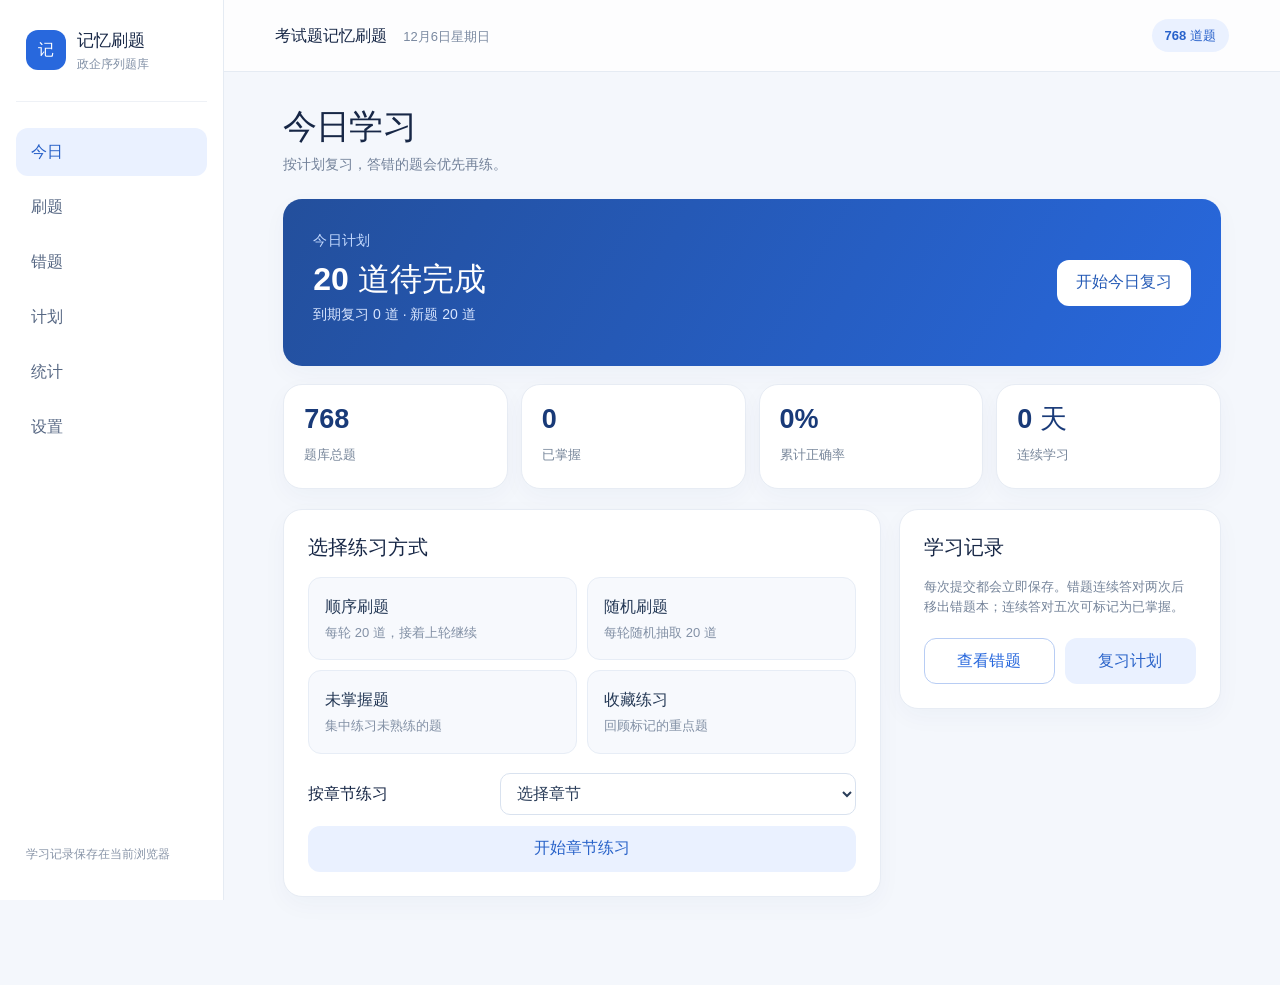
==== exam-memory/index.html @ 5a86fcf6 "Publish exam memory practice under exam-memory" ====
<!doctype html>
<html lang="zh-CN">
<head>
  <meta charset="utf-8">
  <meta name="viewport" content="width=device-width,initial-scale=1,viewport-fit=cover">
  <meta name="theme-color" content="#f4f7fc">
  <meta name="description" content="政企序列考试题记忆刷题，支持错题重练和每日复习。">
  <title>考试题记忆刷题</title>
  <link rel="icon" href="data:image/svg+xml,%3Csvg xmlns='http://www.w3.org/2000/svg' viewBox='0 0 64 64'%3E%3Crect width='64' height='64' rx='16' fill='%232762d9'/%3E%3Cpath d='M18 16h25v31H18zM23 24h15M23 31h15M23 38h10' fill='none' stroke='white' stroke-width='4' stroke-linecap='round'/%3E%3C/svg%3E">
  <link rel="stylesheet" href="./style.css">
</head>
<body>
  <div class="shell">
    <aside class="sidebar" aria-label="主导航">
      <div class="brand"><span class="brand-mark">记</span><span><strong>记忆刷题</strong><small>政企序列题库</small></span></div>
      <nav id="desktop-nav" class="nav-list"></nav>
      <div class="sidebar-note">学习记录保存在当前浏览器</div>
    </aside>
    <div class="workspace">
      <header class="topbar"><div><strong>考试题记忆刷题</strong><span id="header-date"></span></div><span id="top-count" class="top-pill"></span></header>
      <main id="app" class="main-content" aria-live="polite"><div class="loading">正在加载题库…</div></main>
    </div>
  </div>
  <nav id="mobile-nav" class="mobile-nav" aria-label="主导航"></nav>
  <script src="./bank.js"></script>
  <script src="./app.js"></script>
</body>
</html>
---- exam-memory/style.css ----
:root{font-family:-apple-system,BlinkMacSystemFont,"Segoe UI","PingFang SC","Microsoft YaHei",sans-serif;color:#172746;background:#f4f7fc;font-size:16px;line-height:1.5;font-synthesis:none}
*{box-sizing:border-box}
body{margin:0;min-width:320px}
button,input,select,textarea{font:inherit}
button{cursor:pointer}
button:disabled{cursor:not-allowed;opacity:.48}
a{color:inherit}
:focus-visible{outline:3px solid #77a4ff;outline-offset:2px}
.shell{display:flex;min-height:100vh}
.sidebar{width:224px;flex:none;background:#fff;border-right:1px solid #e5ebf3;padding:28px 16px;display:flex;flex-direction:column;position:sticky;top:0;height:100vh}
.brand{display:flex;align-items:center;gap:11px;padding:0 10px 28px;border-bottom:1px solid #eef1f6}
.brand-mark{width:40px;height:40px;border-radius:12px;display:grid;place-items:center;color:#fff;font-weight:800;background:#2868dd}
.brand strong,.brand small{display:block;white-space:nowrap}
.brand strong{font-size:17px}.brand small{font-size:12px;color:#8190a6;margin-top:1px}
.nav-list{display:grid;gap:7px;margin-top:26px}
.nav-btn{width:100%;border:0;background:transparent;color:#566783;text-align:left;padding:12px 15px;border-radius:12px;font-weight:650}
.nav-btn:hover{background:#f2f6fd}.nav-btn.active{background:#eaf1ff;color:#255fc7}
.sidebar-note{margin:auto 10px 8px;color:#8995a8;font-size:12px;line-height:1.55}
.workspace{min-width:0;flex:1}
.topbar{height:72px;border-bottom:1px solid #e5ebf3;background:rgba(255,255,255,.8);display:flex;align-items:center;justify-content:space-between;padding:0 clamp(20px,4vw,56px)}
.topbar strong{font-size:16px}.topbar span{font-size:13px;color:#7a89a0;margin-left:16px}
.topbar .top-pill{background:#eaf1ff;color:#2862cb;border-radius:100px;padding:7px 13px;font-size:13px;font-weight:700;margin:0}
.main-content{max-width:1040px;margin:0 auto;padding:34px clamp(20px,4vw,56px) 70px}
.page-head{display:flex;align-items:flex-end;justify-content:space-between;gap:16px;margin-bottom:24px}
h1{font-size:clamp(27px,3vw,34px);line-height:1.22;margin:0;font-weight:760;letter-spacing:-.025em}
h2{font-size:20px;line-height:1.35;margin:0 0 16px;font-weight:730}
h3{font-size:17px;line-height:1.35;margin:0 0 10px}
p{margin:0}
.sub{color:#73829a;font-size:14px;margin-top:7px}
.card{background:#fff;border:1px solid #e7ecf4;border-radius:19px;box-shadow:0 8px 25px rgba(24,55,104,.035);padding:24px;margin-bottom:18px;min-width:0}
.hero{background:linear-gradient(120deg,#234f9c,#2868dd);color:white;border:none;padding:29px 30px;display:grid;grid-template-columns:1fr auto;gap:12px 22px;align-items:end}
.hero .eyebrow{color:#c6dbff;font-size:14px;font-weight:700;letter-spacing:.03em}
.hero h2{font-size:32px;margin:6px 0 2px}.hero .detail{color:#d9e6ff;font-size:14px}
.hero .btn{grid-column:2;grid-row:1/span 2;align-self:center}
.btn{appearance:none;border:1px solid transparent;border-radius:12px;min-height:46px;padding:10px 18px;background:#2868dd;color:#fff;font-weight:700;text-align:center;line-height:1.3;display:inline-flex;align-items:center;justify-content:center;gap:8px}
.btn:hover:not(:disabled){filter:brightness(.96)}
.btn.white{background:#fff;color:#2359b5}.btn.soft{background:#eaf1ff;color:#2862c9}.btn.neutral{background:#f1f4f8;color:#394b66}.btn.danger{background:#fff0f0;color:#b54046}.btn.outline{background:#fff;color:#2868dd;border-color:#b8cdf4}
.btn-row{display:flex;flex-wrap:wrap;gap:10px}
.btn-row .btn{flex:1 1 auto}
.metric-grid{display:grid;grid-template-columns:repeat(4,minmax(0,1fr));gap:13px;margin:0 0 20px}
.metric{padding:20px;min-height:105px;margin:0}
.metric b{display:block;font-size:27px;line-height:1.1;color:#193a78}.metric span{display:block;font-size:13px;color:#77869a;margin-top:11px}
.split{display:grid;grid-template-columns:minmax(0,1.3fr) minmax(250px,.7fr);gap:18px;align-items:start}
.mode-grid{display:grid;grid-template-columns:repeat(2,minmax(0,1fr));gap:10px}
.mode-tile{background:#f7f9fd;border:1px solid #e7edf6;border-radius:13px;text-align:left;padding:17px 16px;min-height:81px}
.mode-tile:hover{border-color:#9fb9ef;background:#f2f6ff}.mode-tile strong,.mode-tile span{display:block}.mode-tile strong{font-size:16px;color:#253956}.mode-tile span{font-size:13px;color:#8290a5;margin-top:4px}
.notice{color:#75849a;font-size:13px;line-height:1.6}
.section-bar{display:flex;align-items:center;justify-content:space-between;gap:15px;margin:4px 0 15px}
.section-bar h2{margin:0}.text-button{border:0;background:none;color:#2868dd;font-weight:700;padding:5px 0}
.progress-track,.bar-track{height:9px;background:#e9eef7;border-radius:99px;overflow:hidden}
.progress-fill,.bar-fill{height:100%;background:#2a70e6;border-radius:99px;transition:width .2s}
.quiz-meta{display:flex;justify-content:space-between;gap:10px;align-items:center;color:#71809a;font-size:14px;margin-bottom:12px}
.quiz-meta .strong{color:#31445f;font-weight:700}
.question-card{padding:28px;margin-top:18px}
.tag-row{display:flex;flex-wrap:wrap;gap:7px;align-items:center}
.tag{background:#edf3ff;color:#3163b5;border-radius:99px;padding:4px 10px;font-size:12px;font-weight:700;max-width:100%;white-space:nowrap;overflow:hidden;text-overflow:ellipsis}
.tag.gray{background:#f1f4f8;color:#6a7b91}
.favorite{margin-left:auto;border:0;background:none;color:#a37824;font-weight:700;font-size:14px;padding:5px}
.stem{font-size:clamp(20px,2.2vw,25px);font-weight:700;line-height:1.55;margin:27px 0 10px;white-space:pre-wrap;overflow-wrap:anywhere}
.question-hint{font-size:13px;color:#8794a8;margin-bottom:19px}
.option{width:100%;min-height:62px;border:1.5px solid #dce4ef;background:#fff;border-radius:13px;padding:13px 15px;display:flex;align-items:flex-start;gap:13px;text-align:left;color:#2b3a50;margin:10px 0;line-height:1.5;overflow-wrap:anywhere}
.option:hover:not(:disabled){border-color:#96b5ed;background:#f9fbff}
.option:disabled{opacity:1;cursor:default}
.option-key{flex:none;width:29px;height:29px;border-radius:9px;background:#eef2f7;display:grid;place-items:center;font-size:13px;font-weight:800;color:#5b6b83}
.option.selected{border-color:#3577e5;background:#eff5ff}.option.selected .option-key{background:#3577e5;color:#fff}
.option.right{border-color:#54b88e;background:#effaf4}.option.right .option-key{background:#1c9a69;color:#fff}
.option.wrong{border-color:#dd8187;background:#fff1f1}.option.wrong .option-key{background:#ca4c55;color:#fff}
.feedback{border-radius:13px;padding:17px 19px;margin-top:21px;line-height:1.65;white-space:pre-wrap;overflow-wrap:anywhere}.feedback.good{background:#e9f8f0;color:#176e4d}.feedback.bad{background:#fff0f0;color:#a5343e}.feedback strong{display:block;margin-bottom:5px}.feedback span{color:#425268}
.quiz-actions{display:flex;gap:10px;justify-content:flex-end;margin-top:17px}.quiz-actions .btn{min-width:120px}
.result-score{font-size:72px;line-height:1;color:#2868dd;font-weight:800;margin:8px 0 13px}
.result-summary{text-align:center;padding:34px 20px}
.list-item{padding:16px 0;border-top:1px solid #edf0f5;overflow-wrap:anywhere}.list-item:first-child{border-top:0;padding-top:0}.list-item:last-child{padding-bottom:0}
.list-title{font-size:16px;font-weight:650;line-height:1.5;margin:5px 0 6px}.list-meta{font-size:13px;color:#8290a3}.list-answer{font-size:14px;color:#14815a}
.list-action{display:flex;justify-content:space-between;align-items:center;gap:12px}.list-action button{flex:none}
.filter-row{display:flex;align-items:center;justify-content:space-between;gap:12px;margin-bottom:14px}
.field{min-height:42px;border:1px solid #d9e2ef;background:#fff;border-radius:10px;padding:9px 12px;color:#2a3d59;max-width:100%}
.field:focus{border-color:#4e83e3;outline:2px solid #d8e6ff}
.filter-row .field{max-width:65%}
.plan-grid{display:grid;grid-template-columns:repeat(2,minmax(0,1fr));gap:15px}.plan-grid .card{margin:0}
.plan-card .count{font-size:23px;color:#2868dd;font-weight:760}.plan-card .row{display:flex;justify-content:space-between;align-items:center;gap:12px;margin-bottom:12px}
.plan-preview{font-size:13px;color:#76869b;white-space:nowrap;overflow:hidden;text-overflow:ellipsis;margin-top:7px}
.stat-row{margin:17px 0}.stat-row .row{display:flex;justify-content:space-between;gap:12px;margin-bottom:8px}.stat-row .row span:last-child{color:#76869b;font-size:14px;white-space:nowrap}
.settings-row{display:flex;align-items:center;justify-content:space-between;gap:14px;padding:17px 0;border-top:1px solid #edf0f5}.settings-row:first-of-type{border-top:0}.settings-row small{display:block;color:#8794a5;margin-top:4px;font-size:13px}.settings-row input[type=number]{width:86px;text-align:center}
.switch{appearance:none;width:45px;height:26px;border-radius:30px;background:#cbd4e2;position:relative;transition:background .2s;flex:none}.switch:checked{background:#2868dd}.switch:after{content:"";position:absolute;width:20px;height:20px;top:3px;left:3px;border-radius:50%;background:white;transition:transform .2s}.switch:checked:after{transform:translateX(19px)}
.textarea{width:100%;height:170px;resize:vertical;padding:13px;border:1px solid #d9e2ef;border-radius:11px;background:#fff;color:#2b3a50;font-size:14px;line-height:1.5;margin:12px 0}
.error-text{color:#b54046;font-size:14px;margin:6px 0 12px}.empty{text-align:center;color:#76869b;padding:35px 15px;line-height:1.6}
.loading{padding:50px 10px;color:#718198}.badge-dot{width:7px;height:7px;border-radius:50%;background:#2a8c64;display:inline-block;margin-right:7px}
.mobile-nav{display:none}
@media(max-width:850px){.sidebar{display:none}.main-content{padding:25px 22px 100px}.topbar{padding:0 22px;height:60px}.mobile-nav{display:flex;position:fixed;bottom:0;left:0;right:0;z-index:10;background:#fff;border-top:1px solid #e2e8f1;padding:6px max(10px,env(safe-area-inset-right)) calc(6px + env(safe-area-inset-bottom)) max(10px,env(safe-area-inset-left));box-shadow:0 -6px 22px rgba(30,60,100,.06)}.mobile-nav .nav-btn{font-size:12px;text-align:center;min-width:0;flex:1;padding:9px 2px;border-radius:9px}}
@media(max-width:600px){.main-content{padding:22px 16px 105px}.topbar{padding:0 16px}.topbar strong{font-size:15px}.topbar #header-date{display:none}.topbar .top-pill{font-size:12px;padding:6px 10px}.page-head{align-items:flex-start;margin-bottom:19px}.page-head .btn{min-height:39px;padding:7px 10px;font-size:13px}.card{padding:19px;border-radius:16px;margin-bottom:14px}.hero{grid-template-columns:1fr;padding:22px}.hero h2{font-size:29px}.hero .btn{grid-column:auto;grid-row:auto;width:100%;margin-top:5px}.metric-grid{grid-template-columns:repeat(2,minmax(0,1fr));gap:10px}.metric{min-height:88px;padding:16px}.metric b{font-size:25px}.metric span{margin-top:6px}.split{display:block}.mode-grid{gap:8px}.mode-tile{min-height:73px;padding:13px}.mode-tile strong{font-size:15px}.mode-tile span{font-size:12px}.question-card{padding:21px}.quiz-actions .btn{flex:1;min-width:0}.plan-grid{grid-template-columns:1fr}.list-action{align-items:flex-start}.list-action .text-button{font-size:13px}.result-score{font-size:60px}}
@media(prefers-reduced-motion:reduce){.progress-fill,.bar-fill,.switch,.switch:after{transition:none}}
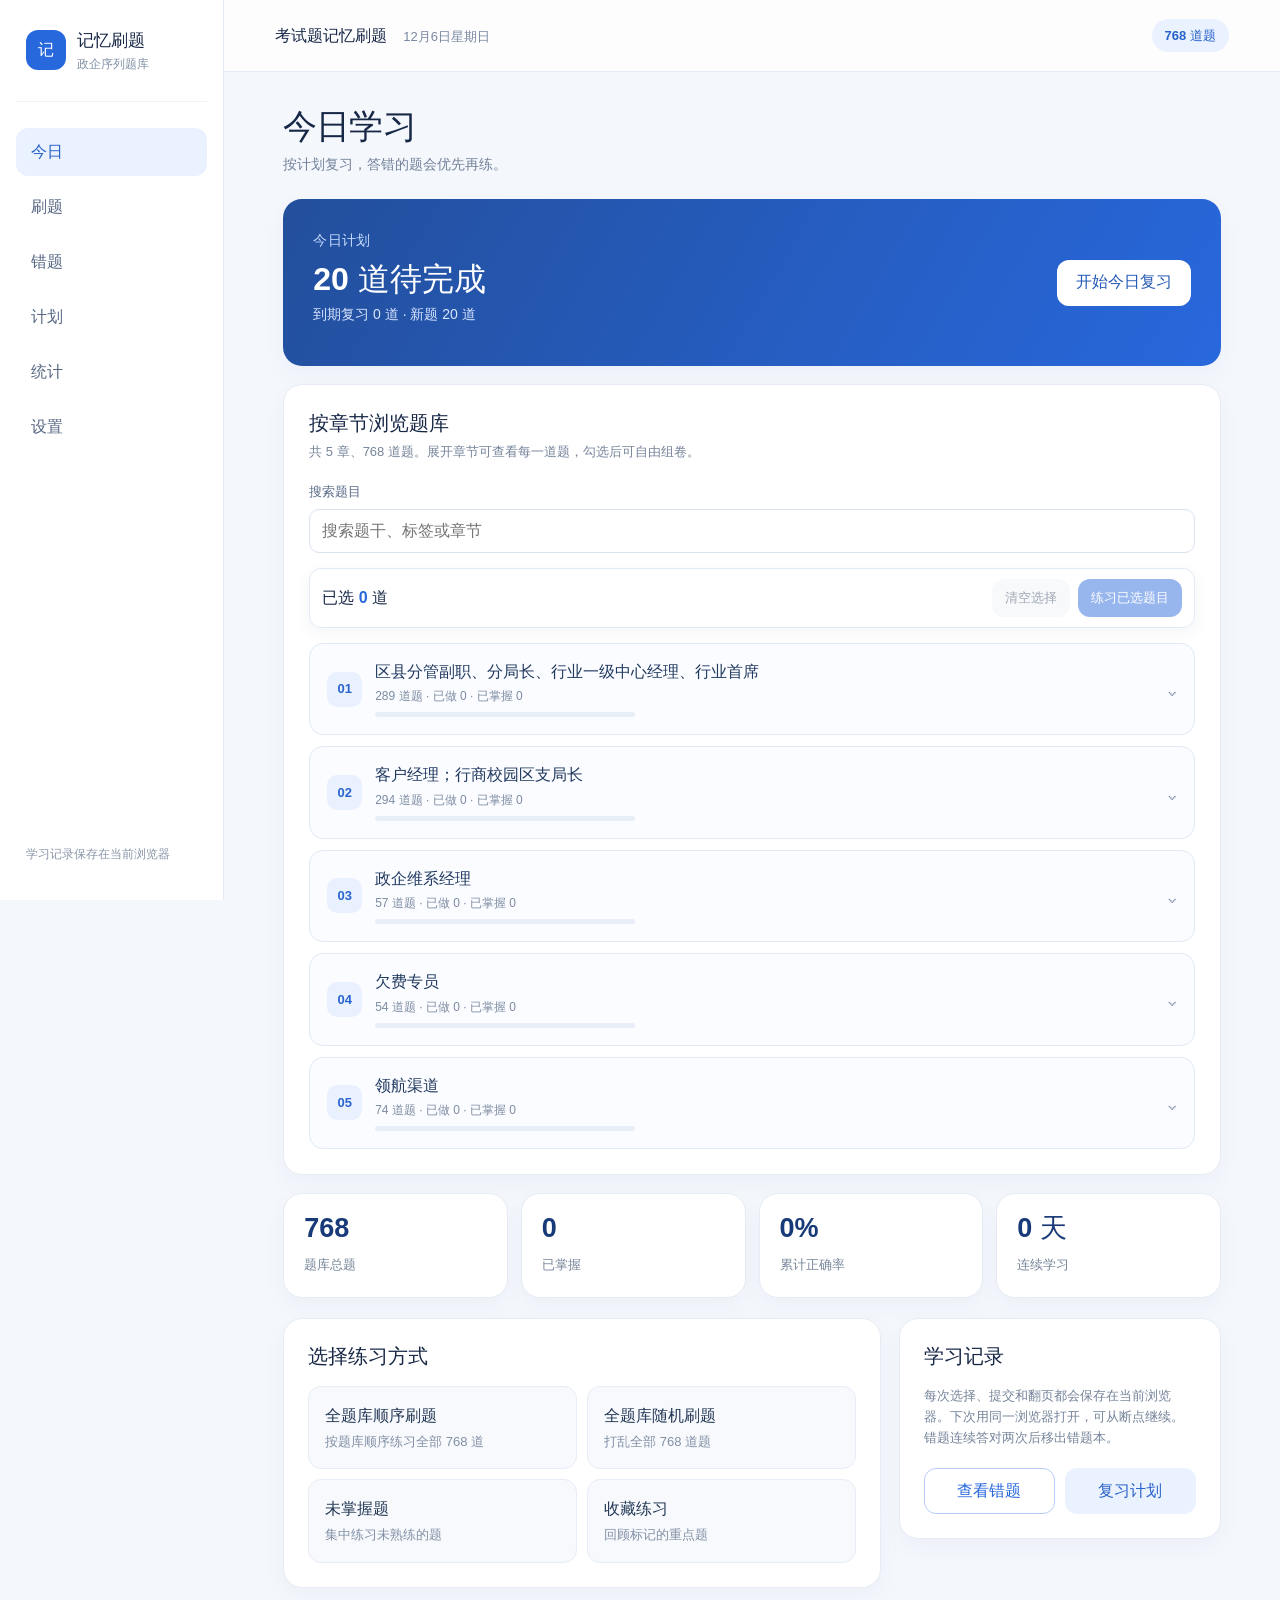
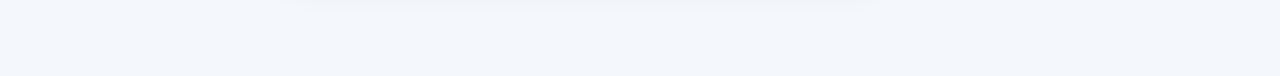
==== commit 39a03adc: "Version exam memory assets for fresh mobile loads" ====
--- a/exam-memory/index.html
+++ b/exam-memory/index.html
@@ -7,7 +7,7 @@
   <meta name="description" content="政企序列考试题记忆刷题，支持错题重练和每日复习。">
   <title>考试题记忆刷题</title>
   <link rel="icon" href="data:image/svg+xml,%3Csvg xmlns='http://www.w3.org/2000/svg' viewBox='0 0 64 64'%3E%3Crect width='64' height='64' rx='16' fill='%232762d9'/%3E%3Cpath d='M18 16h25v31H18zM23 24h15M23 31h15M23 38h10' fill='none' stroke='white' stroke-width='4' stroke-linecap='round'/%3E%3C/svg%3E">
-  <link rel="stylesheet" href="./style.css">
+  <link rel="stylesheet" href="./style.css?v=2">
 </head>
 <body>
   <div class="shell">
@@ -23,6 +23,6 @@
   </div>
   <nav id="mobile-nav" class="mobile-nav" aria-label="主导航"></nav>
   <script src="./bank.js"></script>
-  <script src="./app.js"></script>
+  <script src="./app.js?v=2"></script>
 </body>
 </html>
--- a/exam-memory/style.css
+++ b/exam-memory/style.css
@@ -44,6 +44,20 @@
 .mode-grid{display:grid;grid-template-columns:repeat(2,minmax(0,1fr));gap:10px}
 .mode-tile{background:#f7f9fd;border:1px solid #e7edf6;border-radius:13px;text-align:left;padding:17px 16px;min-height:81px}
 .mode-tile:hover{border-color:#9fb9ef;background:#f2f6ff}.mode-tile strong,.mode-tile span{display:block}.mode-tile strong{font-size:16px;color:#253956}.mode-tile span{font-size:13px;color:#8290a5;margin-top:4px}
+.resume-card{display:flex;align-items:center;justify-content:space-between;gap:16px;border-color:#b9d0fa;background:#f8fbff}.resume-card strong{font-size:17px}.resume-card p{margin-top:5px}
+.chapter-library{padding:25px}.chapter-library-head h2{margin-bottom:5px}.chapter-search-label{display:block;font-size:13px;font-weight:700;color:#586b88;margin:20px 0 7px}.chapter-search{width:100%;min-height:47px}
+.selection-bar{position:sticky;top:0;z-index:5;background:#fff;border:1px solid #e2eaf5;border-radius:12px;padding:10px 12px;margin:15px 0;display:flex;align-items:center;justify-content:space-between;gap:12px;box-shadow:0 5px 16px rgba(30,60,100,.05)}
+.selection-bar strong{color:#2868dd}.selection-actions{display:flex;gap:8px}.selection-actions .btn{min-height:38px;padding:7px 12px;font-size:13px}
+.chapter-list{display:grid;gap:11px}.chapter-card{border:1px solid #e1e9f5;border-radius:14px;background:#fbfcff;overflow:hidden}.chapter-card[open]{background:#fff;border-color:#b9cff4}
+.chapter-card summary{list-style:none;display:flex;align-items:center;gap:13px;padding:17px;cursor:pointer}.chapter-card summary::-webkit-details-marker{display:none}.chapter-card summary:hover{background:#f5f8ff}
+.chapter-index{flex:none;width:35px;height:35px;display:grid;place-items:center;border-radius:10px;color:#2a65cd;background:#e9f1ff;font-weight:800;font-size:13px}
+.chapter-summary{min-width:0;flex:1}.chapter-summary strong{display:block;color:#213a60;font-size:16px;line-height:1.4;overflow-wrap:anywhere}.chapter-summary small{display:block;color:#7c8ba1;font-size:12px;margin:4px 0 7px}
+.chapter-progress{display:block;width:min(260px,100%);height:5px;background:#e8eef8;border-radius:9px;overflow:hidden}.chapter-progress span{display:block;height:100%;background:#2a70e6;border-radius:9px}
+.chapter-match{font-size:12px;color:#2868dd;white-space:nowrap}.chapter-chevron{font-size:22px;line-height:1;color:#7284a0;transition:transform .2s}.chapter-card[open] .chapter-chevron{transform:rotate(180deg)}
+.chapter-body{border-top:1px solid #e8eef8;padding:14px 17px 5px}.chapter-actions{display:flex;flex-wrap:wrap;gap:9px;margin-bottom:13px}.chapter-actions .btn{min-height:39px;padding:8px 13px;font-size:13px}
+.chapter-question-row{display:flex;align-items:flex-start;gap:12px;padding:13px 2px;border-top:1px solid #edf1f7}.chapter-question-row:first-child{border-top:0}.question-select{width:20px;height:20px;flex:none;margin:3px 0 0;accent-color:#2868dd;cursor:pointer}
+.chapter-question-link{min-width:0;flex:1;border:0;background:none;padding:0;display:flex;gap:7px;text-align:left;color:inherit}.chapter-question-link:hover strong{color:#2868dd}.chapter-question-number{flex:none;color:#8998ae;font-size:13px;margin-top:2px}.chapter-question-content{min-width:0}.chapter-question-content strong{display:block;font-size:14px;font-weight:600;line-height:1.55;overflow-wrap:anywhere}.chapter-question-content small{display:block;font-size:12px;color:#8593a8;margin-top:4px;overflow-wrap:anywhere}
+.chapter-card[hidden],.chapter-question-row[hidden],#home-search-empty[hidden]{display:none}.visually-hidden{position:absolute;width:1px;height:1px;padding:0;margin:-1px;overflow:hidden;clip:rect(0,0,0,0);white-space:nowrap;border:0}
 .notice{color:#75849a;font-size:13px;line-height:1.6}
 .section-bar{display:flex;align-items:center;justify-content:space-between;gap:15px;margin:4px 0 15px}
 .section-bar h2{margin:0}.text-button{border:0;background:none;color:#2868dd;font-weight:700;padding:5px 0}
@@ -62,10 +76,11 @@
 .option:hover:not(:disabled){border-color:#96b5ed;background:#f9fbff}
 .option:disabled{opacity:1;cursor:default}
 .option-key{flex:none;width:29px;height:29px;border-radius:9px;background:#eef2f7;display:grid;place-items:center;font-size:13px;font-weight:800;color:#5b6b83}
+.option-text{min-width:0;flex:1}.option-mark{flex:none;align-self:center;border-radius:7px;padding:5px 7px;font-size:12px;font-weight:800;white-space:nowrap}.right-mark{background:#c4efd5;color:#086039}.wrong-mark{background:#ffc7cc;color:#8c1e2b}
 .option.selected{border-color:#3577e5;background:#eff5ff}.option.selected .option-key{background:#3577e5;color:#fff}
-.option.right{border-color:#54b88e;background:#effaf4}.option.right .option-key{background:#1c9a69;color:#fff}
-.option.wrong{border-color:#dd8187;background:#fff1f1}.option.wrong .option-key{background:#ca4c55;color:#fff}
-.feedback{border-radius:13px;padding:17px 19px;margin-top:21px;line-height:1.65;white-space:pre-wrap;overflow-wrap:anywhere}.feedback.good{background:#e9f8f0;color:#176e4d}.feedback.bad{background:#fff0f0;color:#a5343e}.feedback strong{display:block;margin-bottom:5px}.feedback span{color:#425268}
+.option.right{border:2px solid #188b57;background:#e3f7e9;color:#075b38}.option.right .option-key{background:#168a56;color:#fff}
+.option.wrong{border:2px solid #d64252;background:#ffe4e6;color:#8a1f2d}.option.wrong .option-key{background:#c93647;color:#fff}
+.feedback{border-radius:13px;padding:17px 19px;margin-top:21px;line-height:1.65;overflow-wrap:anywhere}.feedback.good{background:#e7f7ec;color:#08653d;border:1px solid #b5e3c4}.feedback.bad{background:#fff0f1;color:#a12635;border:1px solid #f1c5ca}.feedback strong{display:block;margin-bottom:8px}.answer-comparison{display:flex;flex-wrap:wrap;gap:8px;margin-bottom:7px}.answer-comparison span{display:inline-block;border-radius:8px;padding:4px 9px;font-size:14px;font-weight:750}.answer-incorrect{background:#ffd8dd;color:#9b2433}.answer-correct{background:#d5f1de;color:#07643b}.feedback .explanation{display:block;color:#425268;white-space:pre-wrap}
 .quiz-actions{display:flex;gap:10px;justify-content:flex-end;margin-top:17px}.quiz-actions .btn{min-width:120px}
 .result-score{font-size:72px;line-height:1;color:#2868dd;font-weight:800;margin:8px 0 13px}
 .result-summary{text-align:center;padding:34px 20px}
@@ -83,9 +98,10 @@
 .settings-row{display:flex;align-items:center;justify-content:space-between;gap:14px;padding:17px 0;border-top:1px solid #edf0f5}.settings-row:first-of-type{border-top:0}.settings-row small{display:block;color:#8794a5;margin-top:4px;font-size:13px}.settings-row input[type=number]{width:86px;text-align:center}
 .switch{appearance:none;width:45px;height:26px;border-radius:30px;background:#cbd4e2;position:relative;transition:background .2s;flex:none}.switch:checked{background:#2868dd}.switch:after{content:"";position:absolute;width:20px;height:20px;top:3px;left:3px;border-radius:50%;background:white;transition:transform .2s}.switch:checked:after{transform:translateX(19px)}
 .textarea{width:100%;height:170px;resize:vertical;padding:13px;border:1px solid #d9e2ef;border-radius:11px;background:#fff;color:#2b3a50;font-size:14px;line-height:1.5;margin:12px 0}
+.backup-details{border-top:1px solid #edf0f5;margin-top:18px;padding-top:14px}.backup-details summary{cursor:pointer;color:#2868dd;font-weight:700}.backup-details .notice{margin-top:8px}.backup-textarea{height:110px;font-size:12px;word-break:break-all}
 .error-text{color:#b54046;font-size:14px;margin:6px 0 12px}.empty{text-align:center;color:#76869b;padding:35px 15px;line-height:1.6}
 .loading{padding:50px 10px;color:#718198}.badge-dot{width:7px;height:7px;border-radius:50%;background:#2a8c64;display:inline-block;margin-right:7px}
 .mobile-nav{display:none}
 @media(max-width:850px){.sidebar{display:none}.main-content{padding:25px 22px 100px}.topbar{padding:0 22px;height:60px}.mobile-nav{display:flex;position:fixed;bottom:0;left:0;right:0;z-index:10;background:#fff;border-top:1px solid #e2e8f1;padding:6px max(10px,env(safe-area-inset-right)) calc(6px + env(safe-area-inset-bottom)) max(10px,env(safe-area-inset-left));box-shadow:0 -6px 22px rgba(30,60,100,.06)}.mobile-nav .nav-btn{font-size:12px;text-align:center;min-width:0;flex:1;padding:9px 2px;border-radius:9px}}
-@media(max-width:600px){.main-content{padding:22px 16px 105px}.topbar{padding:0 16px}.topbar strong{font-size:15px}.topbar #header-date{display:none}.topbar .top-pill{font-size:12px;padding:6px 10px}.page-head{align-items:flex-start;margin-bottom:19px}.page-head .btn{min-height:39px;padding:7px 10px;font-size:13px}.card{padding:19px;border-radius:16px;margin-bottom:14px}.hero{grid-template-columns:1fr;padding:22px}.hero h2{font-size:29px}.hero .btn{grid-column:auto;grid-row:auto;width:100%;margin-top:5px}.metric-grid{grid-template-columns:repeat(2,minmax(0,1fr));gap:10px}.metric{min-height:88px;padding:16px}.metric b{font-size:25px}.metric span{margin-top:6px}.split{display:block}.mode-grid{gap:8px}.mode-tile{min-height:73px;padding:13px}.mode-tile strong{font-size:15px}.mode-tile span{font-size:12px}.question-card{padding:21px}.quiz-actions .btn{flex:1;min-width:0}.plan-grid{grid-template-columns:1fr}.list-action{align-items:flex-start}.list-action .text-button{font-size:13px}.result-score{font-size:60px}}
+@media(max-width:600px){.main-content{padding:22px 16px 105px}.topbar{padding:0 16px}.topbar strong{font-size:15px}.topbar #header-date{display:none}.topbar .top-pill{font-size:12px;padding:6px 10px}.page-head{flex-direction:column;align-items:stretch;margin-bottom:19px}.page-head .btn{align-self:flex-start;flex:none;min-height:39px;padding:7px 10px;font-size:13px;white-space:nowrap}.card{padding:19px;border-radius:16px;margin-bottom:14px}.hero{grid-template-columns:1fr;padding:22px}.hero h2{font-size:29px}.hero .btn{grid-column:auto;grid-row:auto;width:100%;margin-top:5px}.resume-card{display:block}.resume-card .btn{width:100%;margin-top:13px}.chapter-library{padding:16px}.selection-bar{flex-wrap:wrap}.selection-actions{width:100%}.selection-actions .btn{flex:1}.chapter-card summary{gap:9px;padding:13px}.chapter-index{width:30px;height:30px}.chapter-summary strong{font-size:14px}.chapter-match{display:none}.chapter-body{padding:12px 13px 4px}.chapter-actions .btn{flex:1}.metric-grid{grid-template-columns:repeat(2,minmax(0,1fr));gap:10px}.metric{min-height:88px;padding:16px}.metric b{font-size:25px}.metric span{margin-top:6px}.split{display:block}.mode-grid{gap:8px}.mode-tile{min-height:73px;padding:13px}.mode-tile strong{font-size:15px}.mode-tile span{font-size:12px}.question-card{padding:21px}.quiz-actions .btn{flex:1;min-width:0}.plan-grid{grid-template-columns:1fr}.list-action{align-items:flex-start}.list-action .text-button{font-size:13px}.result-score{font-size:60px}}
 @media(prefers-reduced-motion:reduce){.progress-fill,.bar-fill,.switch,.switch:after{transition:none}}
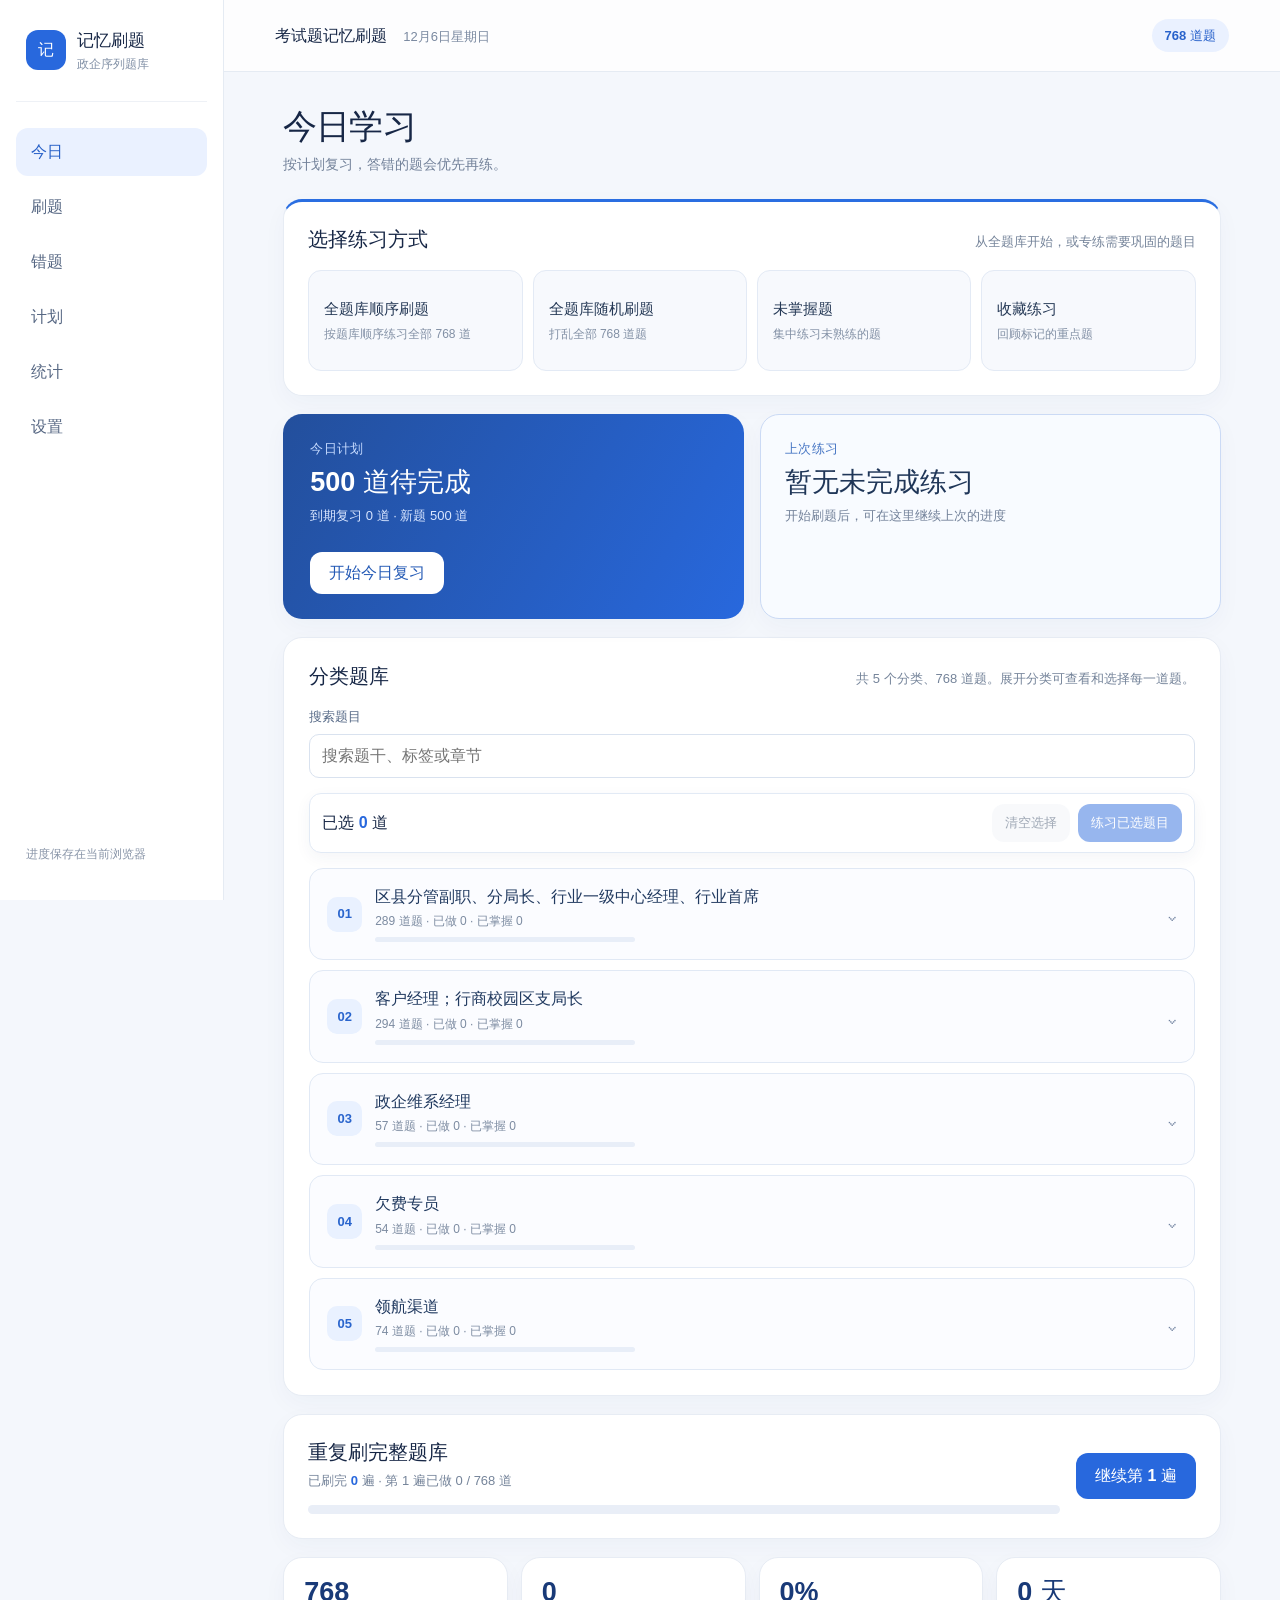
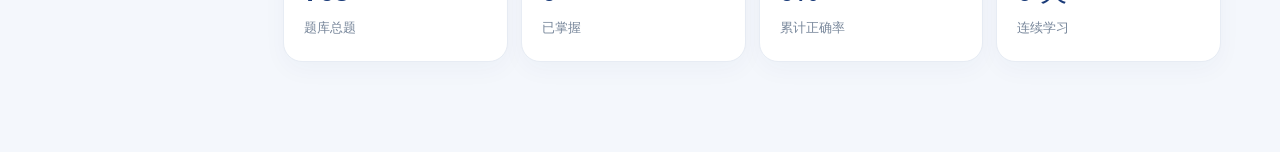
==== commit 3f095a00: "Track complete quiz passes and update daily defaults" ====
--- a/exam-memory/index.html
+++ b/exam-memory/index.html
@@ -7,14 +7,14 @@
   <meta name="description" content="政企序列考试题记忆刷题，支持错题重练和每日复习。">
   <title>考试题记忆刷题</title>
   <link rel="icon" href="data:image/svg+xml,%3Csvg xmlns='http://www.w3.org/2000/svg' viewBox='0 0 64 64'%3E%3Crect width='64' height='64' rx='16' fill='%232762d9'/%3E%3Cpath d='M18 16h25v31H18zM23 24h15M23 31h15M23 38h10' fill='none' stroke='white' stroke-width='4' stroke-linecap='round'/%3E%3C/svg%3E">
-  <link rel="stylesheet" href="./style.css?v=2">
+  <link rel="stylesheet" href="./style.css?v=4">
 </head>
 <body>
   <div class="shell">
     <aside class="sidebar" aria-label="主导航">
       <div class="brand"><span class="brand-mark">记</span><span><strong>记忆刷题</strong><small>政企序列题库</small></span></div>
       <nav id="desktop-nav" class="nav-list"></nav>
-      <div class="sidebar-note">学习记录保存在当前浏览器</div>
+      <div class="sidebar-note">进度保存在当前浏览器</div>
     </aside>
     <div class="workspace">
       <header class="topbar"><div><strong>考试题记忆刷题</strong><span id="header-date"></span></div><span id="top-count" class="top-pill"></span></header>
@@ -23,6 +23,6 @@
   </div>
   <nav id="mobile-nav" class="mobile-nav" aria-label="主导航"></nav>
   <script src="./bank.js"></script>
-  <script src="./app.js?v=2"></script>
+  <script src="./app.js?v=4"></script>
 </body>
 </html>
--- a/exam-memory/style.css
+++ b/exam-memory/style.css
@@ -28,10 +28,13 @@
 p{margin:0}
 .sub{color:#73829a;font-size:14px;margin-top:7px}
 .card{background:#fff;border:1px solid #e7ecf4;border-radius:19px;box-shadow:0 8px 25px rgba(24,55,104,.035);padding:24px;margin-bottom:18px;min-width:0}
-.hero{background:linear-gradient(120deg,#234f9c,#2868dd);color:white;border:none;padding:29px 30px;display:grid;grid-template-columns:1fr auto;gap:12px 22px;align-items:end}
-.hero .eyebrow{color:#c6dbff;font-size:14px;font-weight:700;letter-spacing:.03em}
-.hero h2{font-size:32px;margin:6px 0 2px}.hero .detail{color:#d9e6ff;font-size:14px}
-.hero .btn{grid-column:2;grid-row:1/span 2;align-self:center}
+.section-heading{display:flex;align-items:baseline;justify-content:space-between;flex-wrap:wrap;gap:4px 14px;margin-bottom:17px}.section-heading h2{margin:0}
+.practice-methods{border-top:3px solid #2a6ee1}
+.home-feature-grid{display:grid;grid-template-columns:1fr 1fr;gap:16px;margin-bottom:18px}.home-feature-grid .card{margin:0;min-height:205px;display:flex;flex-direction:column;align-items:flex-start;justify-content:space-between;gap:16px}
+.hero{background:linear-gradient(120deg,#234f9c,#2868dd);color:white;border:none;padding:25px 27px}
+.hero .eyebrow{color:#c6dbff}.home-feature-grid .eyebrow{display:block;font-size:13px;font-weight:750;letter-spacing:.03em}
+.home-feature-grid h2{font-size:27px;line-height:1.25;margin:7px 0 6px}.home-feature-grid .detail{font-size:13px;line-height:1.55}.hero .detail{color:#d9e6ff}
+.home-feature-grid .btn{min-height:42px}
 .btn{appearance:none;border:1px solid transparent;border-radius:12px;min-height:46px;padding:10px 18px;background:#2868dd;color:#fff;font-weight:700;text-align:center;line-height:1.3;display:inline-flex;align-items:center;justify-content:center;gap:8px}
 .btn:hover:not(:disabled){filter:brightness(.96)}
 .btn.white{background:#fff;color:#2359b5}.btn.soft{background:#eaf1ff;color:#2862c9}.btn.neutral{background:#f1f4f8;color:#394b66}.btn.danger{background:#fff0f0;color:#b54046}.btn.outline{background:#fff;color:#2868dd;border-color:#b8cdf4}
@@ -40,24 +43,28 @@
 .metric-grid{display:grid;grid-template-columns:repeat(4,minmax(0,1fr));gap:13px;margin:0 0 20px}
 .metric{padding:20px;min-height:105px;margin:0}
 .metric b{display:block;font-size:27px;line-height:1.1;color:#193a78}.metric span{display:block;font-size:13px;color:#77869a;margin-top:11px}
-.split{display:grid;grid-template-columns:minmax(0,1.3fr) minmax(250px,.7fr);gap:18px;align-items:start}
-.mode-grid{display:grid;grid-template-columns:repeat(2,minmax(0,1fr));gap:10px}
-.mode-tile{background:#f7f9fd;border:1px solid #e7edf6;border-radius:13px;text-align:left;padding:17px 16px;min-height:81px}
-.mode-tile:hover{border-color:#9fb9ef;background:#f2f6ff}.mode-tile strong,.mode-tile span{display:block}.mode-tile strong{font-size:16px;color:#253956}.mode-tile span{font-size:13px;color:#8290a5;margin-top:4px}
-.resume-card{display:flex;align-items:center;justify-content:space-between;gap:16px;border-color:#b9d0fa;background:#f8fbff}.resume-card strong{font-size:17px}.resume-card p{margin-top:5px}
-.chapter-library{padding:25px}.chapter-library-head h2{margin-bottom:5px}.chapter-search-label{display:block;font-size:13px;font-weight:700;color:#586b88;margin:20px 0 7px}.chapter-search{width:100%;min-height:47px}
-.selection-bar{position:sticky;top:0;z-index:5;background:#fff;border:1px solid #e2eaf5;border-radius:12px;padding:10px 12px;margin:15px 0;display:flex;align-items:center;justify-content:space-between;gap:12px;box-shadow:0 5px 16px rgba(30,60,100,.05)}
-.selection-bar strong{color:#2868dd}.selection-actions{display:flex;gap:8px}.selection-actions .btn{min-height:38px;padding:7px 12px;font-size:13px}
-.chapter-list{display:grid;gap:11px}.chapter-card{border:1px solid #e1e9f5;border-radius:14px;background:#fbfcff;overflow:hidden}.chapter-card[open]{background:#fff;border-color:#b9cff4}
-.chapter-card summary{list-style:none;display:flex;align-items:center;gap:13px;padding:17px;cursor:pointer}.chapter-card summary::-webkit-details-marker{display:none}.chapter-card summary:hover{background:#f5f8ff}
+.mode-grid{display:grid;grid-template-columns:repeat(4,minmax(0,1fr));gap:10px}
+.mode-tile{background:#f7f9fd;border:1px solid #e3eaf5;border-radius:13px;text-align:left;padding:17px 15px;min-height:101px;transition:background .15s,border-color .15s,transform .15s}
+.mode-tile:hover{border-color:#9fb9ef;background:#f2f6ff;transform:translateY(-2px)}.mode-tile strong,.mode-tile span{display:block}.mode-tile strong{font-size:15px;color:#253956;line-height:1.4}.mode-tile span{font-size:12px;color:#8290a5;margin-top:6px;line-height:1.5}
+.pass-card{display:grid;grid-template-columns:minmax(0,1fr) auto;gap:16px;align-items:center}.pass-card h2{margin-bottom:5px}.pass-card .notice strong{color:#2868dd}.pass-card .progress-track{margin-top:13px}
+.resume-card{border-color:#cbdaf5;background:#f8fbff}.resume-card .eyebrow{color:#4776c4}.resume-card .detail{color:#73829a}.resume-card h2{color:#1f3658}
+.chapter-library{padding:25px}
+.chapter-list{display:grid;gap:10px}.chapter-card{border:1px solid #e1e9f5;border-radius:14px;background:#fbfcff;display:flex;align-items:center;gap:14px;padding:16px 18px;min-width:0}
+.chapter-card .btn{flex:none;min-height:40px;padding:8px 22px}
 .chapter-index{flex:none;width:35px;height:35px;display:grid;place-items:center;border-radius:10px;color:#2a65cd;background:#e9f1ff;font-weight:800;font-size:13px}
 .chapter-summary{min-width:0;flex:1}.chapter-summary strong{display:block;color:#213a60;font-size:16px;line-height:1.4;overflow-wrap:anywhere}.chapter-summary small{display:block;color:#7c8ba1;font-size:12px;margin:4px 0 7px}
 .chapter-progress{display:block;width:min(260px,100%);height:5px;background:#e8eef8;border-radius:9px;overflow:hidden}.chapter-progress span{display:block;height:100%;background:#2a70e6;border-radius:9px}
+.chapter-search-label{display:block;font-size:13px;font-weight:700;color:#586b88;margin:10px 0 7px}.chapter-search{width:100%;min-height:47px}
+.selection-bar{position:sticky;top:0;z-index:5;background:#fff;border:1px solid #e2eaf5;border-radius:12px;padding:10px 12px;margin:15px 0;display:flex;align-items:center;justify-content:space-between;gap:12px;box-shadow:0 5px 16px rgba(30,60,100,.05)}
+.selection-bar strong{color:#2868dd}.selection-actions{display:flex;gap:8px}.selection-actions .btn{min-height:38px;padding:7px 12px;font-size:13px}
+.chapter-card{display:block;padding:0;overflow:hidden}.chapter-card[open]{background:#fff;border-color:#b9cff4}
+.chapter-card summary{list-style:none;display:flex;align-items:center;gap:13px;padding:17px;cursor:pointer}.chapter-card summary::-webkit-details-marker{display:none}.chapter-card summary:hover{background:#f5f8ff}
 .chapter-match{font-size:12px;color:#2868dd;white-space:nowrap}.chapter-chevron{font-size:22px;line-height:1;color:#7284a0;transition:transform .2s}.chapter-card[open] .chapter-chevron{transform:rotate(180deg)}
 .chapter-body{border-top:1px solid #e8eef8;padding:14px 17px 5px}.chapter-actions{display:flex;flex-wrap:wrap;gap:9px;margin-bottom:13px}.chapter-actions .btn{min-height:39px;padding:8px 13px;font-size:13px}
 .chapter-question-row{display:flex;align-items:flex-start;gap:12px;padding:13px 2px;border-top:1px solid #edf1f7}.chapter-question-row:first-child{border-top:0}.question-select{width:20px;height:20px;flex:none;margin:3px 0 0;accent-color:#2868dd;cursor:pointer}
 .chapter-question-link{min-width:0;flex:1;border:0;background:none;padding:0;display:flex;gap:7px;text-align:left;color:inherit}.chapter-question-link:hover strong{color:#2868dd}.chapter-question-number{flex:none;color:#8998ae;font-size:13px;margin-top:2px}.chapter-question-content{min-width:0}.chapter-question-content strong{display:block;font-size:14px;font-weight:600;line-height:1.55;overflow-wrap:anywhere}.chapter-question-content small{display:block;font-size:12px;color:#8593a8;margin-top:4px;overflow-wrap:anywhere}
-.chapter-card[hidden],.chapter-question-row[hidden],#home-search-empty[hidden]{display:none}.visually-hidden{position:absolute;width:1px;height:1px;padding:0;margin:-1px;overflow:hidden;clip:rect(0,0,0,0);white-space:nowrap;border:0}
+.chapter-card[hidden],.chapter-question-row[hidden],#home-search-empty[hidden]{display:none}
+.visually-hidden{position:absolute;width:1px;height:1px;padding:0;margin:-1px;overflow:hidden;clip:rect(0,0,0,0);white-space:nowrap;border:0}
 .notice{color:#75849a;font-size:13px;line-height:1.6}
 .section-bar{display:flex;align-items:center;justify-content:space-between;gap:15px;margin:4px 0 15px}
 .section-bar h2{margin:0}.text-button{border:0;background:none;color:#2868dd;font-weight:700;padding:5px 0}
@@ -103,5 +110,8 @@
 .loading{padding:50px 10px;color:#718198}.badge-dot{width:7px;height:7px;border-radius:50%;background:#2a8c64;display:inline-block;margin-right:7px}
 .mobile-nav{display:none}
 @media(max-width:850px){.sidebar{display:none}.main-content{padding:25px 22px 100px}.topbar{padding:0 22px;height:60px}.mobile-nav{display:flex;position:fixed;bottom:0;left:0;right:0;z-index:10;background:#fff;border-top:1px solid #e2e8f1;padding:6px max(10px,env(safe-area-inset-right)) calc(6px + env(safe-area-inset-bottom)) max(10px,env(safe-area-inset-left));box-shadow:0 -6px 22px rgba(30,60,100,.06)}.mobile-nav .nav-btn{font-size:12px;text-align:center;min-width:0;flex:1;padding:9px 2px;border-radius:9px}}
-@media(max-width:600px){.main-content{padding:22px 16px 105px}.topbar{padding:0 16px}.topbar strong{font-size:15px}.topbar #header-date{display:none}.topbar .top-pill{font-size:12px;padding:6px 10px}.page-head{flex-direction:column;align-items:stretch;margin-bottom:19px}.page-head .btn{align-self:flex-start;flex:none;min-height:39px;padding:7px 10px;font-size:13px;white-space:nowrap}.card{padding:19px;border-radius:16px;margin-bottom:14px}.hero{grid-template-columns:1fr;padding:22px}.hero h2{font-size:29px}.hero .btn{grid-column:auto;grid-row:auto;width:100%;margin-top:5px}.resume-card{display:block}.resume-card .btn{width:100%;margin-top:13px}.chapter-library{padding:16px}.selection-bar{flex-wrap:wrap}.selection-actions{width:100%}.selection-actions .btn{flex:1}.chapter-card summary{gap:9px;padding:13px}.chapter-index{width:30px;height:30px}.chapter-summary strong{font-size:14px}.chapter-match{display:none}.chapter-body{padding:12px 13px 4px}.chapter-actions .btn{flex:1}.metric-grid{grid-template-columns:repeat(2,minmax(0,1fr));gap:10px}.metric{min-height:88px;padding:16px}.metric b{font-size:25px}.metric span{margin-top:6px}.split{display:block}.mode-grid{gap:8px}.mode-tile{min-height:73px;padding:13px}.mode-tile strong{font-size:15px}.mode-tile span{font-size:12px}.question-card{padding:21px}.quiz-actions .btn{flex:1;min-width:0}.plan-grid{grid-template-columns:1fr}.list-action{align-items:flex-start}.list-action .text-button{font-size:13px}.result-score{font-size:60px}}
+@media(max-width:600px){.main-content{padding:22px 16px 105px}.topbar{padding:0 16px}.topbar strong{font-size:15px}.topbar #header-date{display:none}.topbar .top-pill{font-size:12px;padding:6px 10px}.page-head{flex-direction:column;align-items:stretch;margin-bottom:19px}.page-head .btn{align-self:flex-start;flex:none;min-height:39px;padding:7px 10px;font-size:13px;white-space:nowrap}.card{padding:19px;border-radius:16px;margin-bottom:14px}.hero{grid-template-columns:1fr;padding:22px}.hero h2{font-size:29px}.hero .btn{grid-column:auto;grid-row:auto;width:100%;margin-top:5px}.pass-card{display:block}.pass-card .btn{width:100%;margin-top:14px}.resume-card{display:block}.resume-card .btn{width:100%;margin-top:13px}.chapter-library{padding:16px}.selection-bar{flex-wrap:wrap}.selection-actions{width:100%}.selection-actions .btn{flex:1}.chapter-card summary{gap:9px;padding:13px}.chapter-index{width:30px;height:30px}.chapter-summary strong{font-size:14px}.chapter-match{display:none}.chapter-body{padding:12px 13px 4px}.chapter-actions .btn{flex:1}.metric-grid{grid-template-columns:repeat(2,minmax(0,1fr));gap:10px}.metric{min-height:88px;padding:16px}.metric b{font-size:25px}.metric span{margin-top:6px}.split{display:block}.mode-grid{gap:8px}.mode-tile{min-height:73px;padding:13px}.mode-tile strong{font-size:15px}.mode-tile span{font-size:12px}.question-card{padding:21px}.quiz-actions .btn{flex:1;min-width:0}.plan-grid{grid-template-columns:1fr}.list-action{align-items:flex-start}.list-action .text-button{font-size:13px}.result-score{font-size:60px}}
+@media(max-width:700px){.home-feature-grid{grid-template-columns:1fr}.mode-grid{grid-template-columns:repeat(2,minmax(0,1fr))}.home-feature-grid .card{min-height:0}.chapter-card{padding:13px;gap:9px}.chapter-card .btn{padding:8px 13px}.chapter-progress{width:min(170px,100%)}}
+@media(max-width:600px){.home-feature-grid h2{font-size:25px}.home-feature-grid .btn{width:100%}.section-heading{display:block}.section-heading .notice{margin-top:4px}.chapter-summary strong{font-size:14px}.chapter-summary small{font-size:11px}.chapter-card .btn{font-size:13px;min-height:38px}}
+@media(max-width:700px){.chapter-card{padding:0}.chapter-card summary{gap:9px;padding:13px}.chapter-body{padding:12px 13px 4px}.chapter-actions .btn{flex:1}.selection-bar{flex-wrap:wrap}.selection-actions{width:100%}.selection-actions .btn{flex:1}}
 @media(prefers-reduced-motion:reduce){.progress-fill,.bar-fill,.switch,.switch:after{transition:none}}
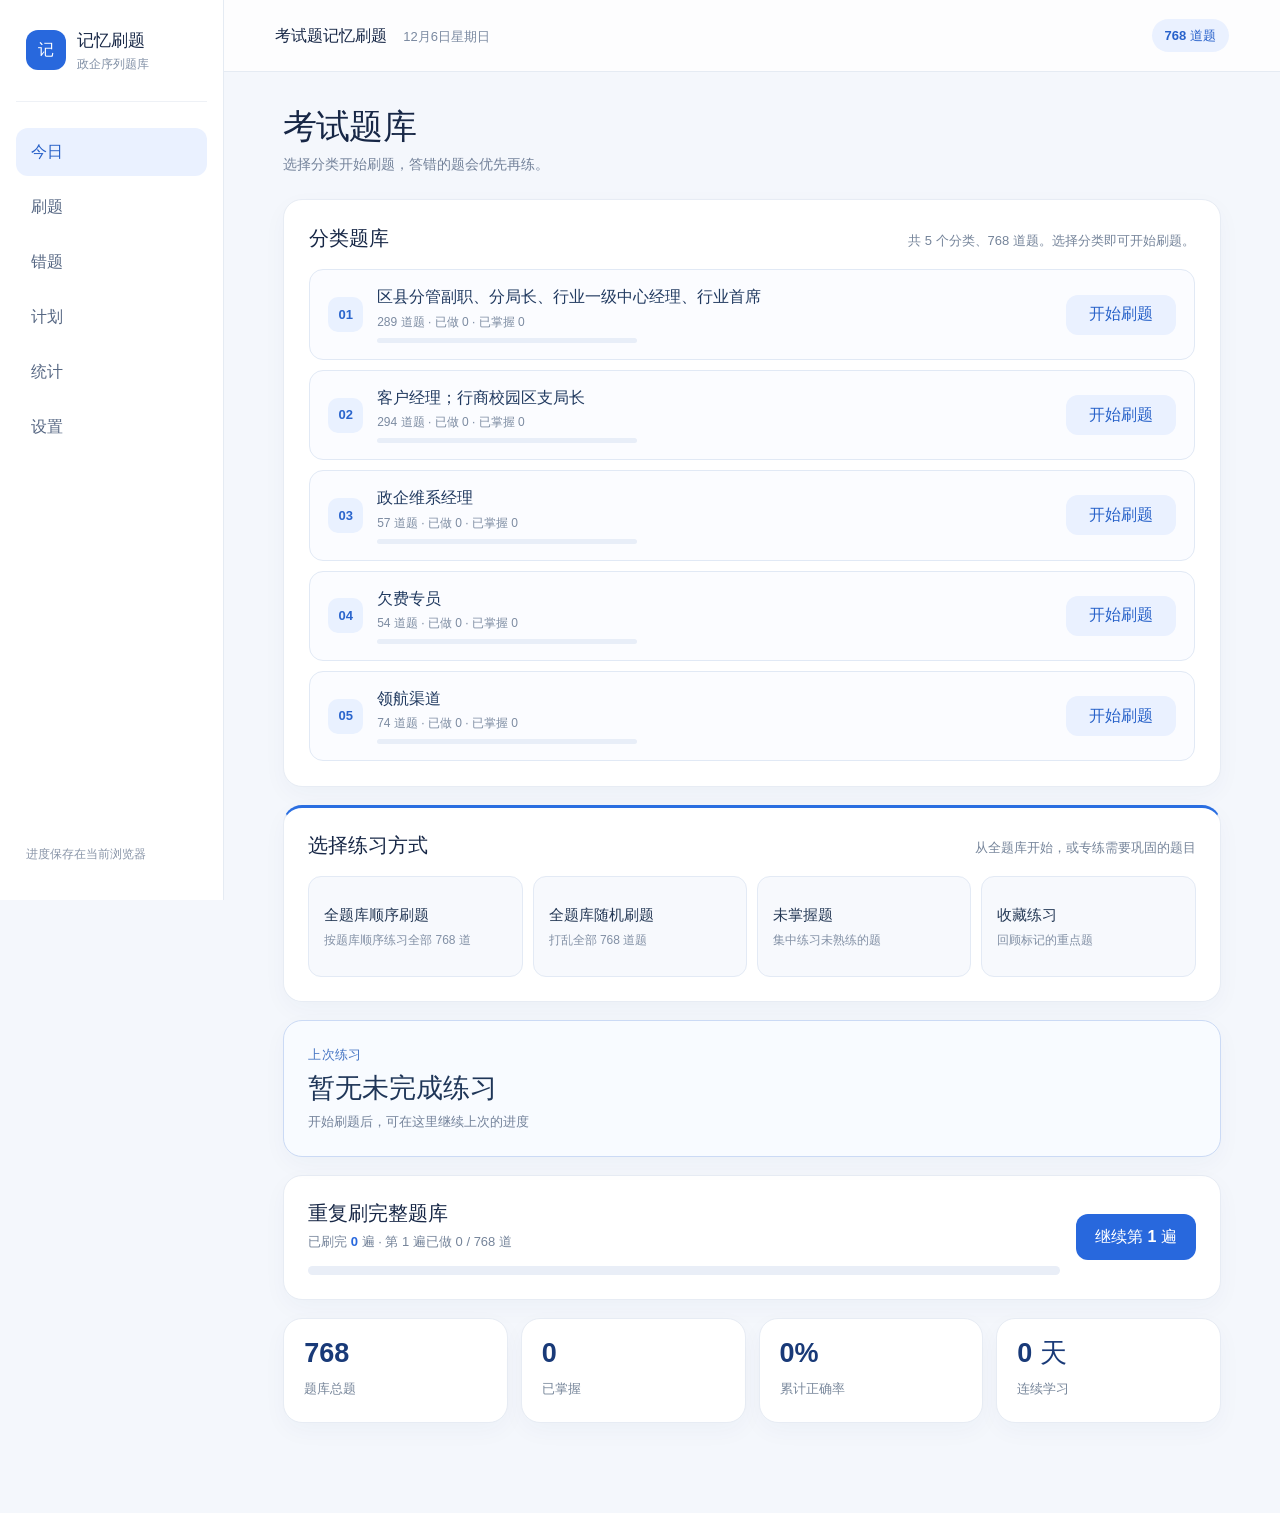
==== commit 1bf82ad2: "Simplify exam memory home and prioritize chapters" ====
--- a/exam-memory/index.html
+++ b/exam-memory/index.html
@@ -7,7 +7,7 @@
   <meta name="description" content="政企序列考试题记忆刷题，支持错题重练和每日复习。">
   <title>考试题记忆刷题</title>
   <link rel="icon" href="data:image/svg+xml,%3Csvg xmlns='http://www.w3.org/2000/svg' viewBox='0 0 64 64'%3E%3Crect width='64' height='64' rx='16' fill='%232762d9'/%3E%3Cpath d='M18 16h25v31H18zM23 24h15M23 31h15M23 38h10' fill='none' stroke='white' stroke-width='4' stroke-linecap='round'/%3E%3C/svg%3E">
-  <link rel="stylesheet" href="./style.css?v=4">
+  <link rel="stylesheet" href="./style.css?v=5">
 </head>
 <body>
   <div class="shell">
@@ -23,6 +23,6 @@
   </div>
   <nav id="mobile-nav" class="mobile-nav" aria-label="主导航"></nav>
   <script src="./bank.js"></script>
-  <script src="./app.js?v=4"></script>
+  <script src="./app.js?v=5"></script>
 </body>
 </html>
--- a/exam-memory/style.css
+++ b/exam-memory/style.css
@@ -30,14 +30,13 @@
 .card{background:#fff;border:1px solid #e7ecf4;border-radius:19px;box-shadow:0 8px 25px rgba(24,55,104,.035);padding:24px;margin-bottom:18px;min-width:0}
 .section-heading{display:flex;align-items:baseline;justify-content:space-between;flex-wrap:wrap;gap:4px 14px;margin-bottom:17px}.section-heading h2{margin:0}
 .practice-methods{border-top:3px solid #2a6ee1}
-.home-feature-grid{display:grid;grid-template-columns:1fr 1fr;gap:16px;margin-bottom:18px}.home-feature-grid .card{margin:0;min-height:205px;display:flex;flex-direction:column;align-items:flex-start;justify-content:space-between;gap:16px}
-.hero{background:linear-gradient(120deg,#234f9c,#2868dd);color:white;border:none;padding:25px 27px}
-.hero .eyebrow{color:#c6dbff}.home-feature-grid .eyebrow{display:block;font-size:13px;font-weight:750;letter-spacing:.03em}
-.home-feature-grid h2{font-size:27px;line-height:1.25;margin:7px 0 6px}.home-feature-grid .detail{font-size:13px;line-height:1.55}.hero .detail{color:#d9e6ff}
+.home-feature-grid{display:grid;grid-template-columns:1fr;gap:16px;margin-bottom:18px}.home-feature-grid .card{margin:0;display:flex;flex-direction:column;align-items:flex-start;justify-content:space-between;gap:16px}
+.home-feature-grid .eyebrow{display:block;font-size:13px;font-weight:750;letter-spacing:.03em}
+.home-feature-grid h2{font-size:27px;line-height:1.25;margin:7px 0 6px}.home-feature-grid .detail{font-size:13px;line-height:1.55}
 .home-feature-grid .btn{min-height:42px}
 .btn{appearance:none;border:1px solid transparent;border-radius:12px;min-height:46px;padding:10px 18px;background:#2868dd;color:#fff;font-weight:700;text-align:center;line-height:1.3;display:inline-flex;align-items:center;justify-content:center;gap:8px}
 .btn:hover:not(:disabled){filter:brightness(.96)}
-.btn.white{background:#fff;color:#2359b5}.btn.soft{background:#eaf1ff;color:#2862c9}.btn.neutral{background:#f1f4f8;color:#394b66}.btn.danger{background:#fff0f0;color:#b54046}.btn.outline{background:#fff;color:#2868dd;border-color:#b8cdf4}
+.btn.soft{background:#eaf1ff;color:#2862c9}.btn.neutral{background:#f1f4f8;color:#394b66}.btn.danger{background:#fff0f0;color:#b54046}.btn.outline{background:#fff;color:#2868dd;border-color:#b8cdf4}
 .btn-row{display:flex;flex-wrap:wrap;gap:10px}
 .btn-row .btn{flex:1 1 auto}
 .metric-grid{display:grid;grid-template-columns:repeat(4,minmax(0,1fr));gap:13px;margin:0 0 20px}
@@ -54,16 +53,6 @@
 .chapter-index{flex:none;width:35px;height:35px;display:grid;place-items:center;border-radius:10px;color:#2a65cd;background:#e9f1ff;font-weight:800;font-size:13px}
 .chapter-summary{min-width:0;flex:1}.chapter-summary strong{display:block;color:#213a60;font-size:16px;line-height:1.4;overflow-wrap:anywhere}.chapter-summary small{display:block;color:#7c8ba1;font-size:12px;margin:4px 0 7px}
 .chapter-progress{display:block;width:min(260px,100%);height:5px;background:#e8eef8;border-radius:9px;overflow:hidden}.chapter-progress span{display:block;height:100%;background:#2a70e6;border-radius:9px}
-.chapter-search-label{display:block;font-size:13px;font-weight:700;color:#586b88;margin:10px 0 7px}.chapter-search{width:100%;min-height:47px}
-.selection-bar{position:sticky;top:0;z-index:5;background:#fff;border:1px solid #e2eaf5;border-radius:12px;padding:10px 12px;margin:15px 0;display:flex;align-items:center;justify-content:space-between;gap:12px;box-shadow:0 5px 16px rgba(30,60,100,.05)}
-.selection-bar strong{color:#2868dd}.selection-actions{display:flex;gap:8px}.selection-actions .btn{min-height:38px;padding:7px 12px;font-size:13px}
-.chapter-card{display:block;padding:0;overflow:hidden}.chapter-card[open]{background:#fff;border-color:#b9cff4}
-.chapter-card summary{list-style:none;display:flex;align-items:center;gap:13px;padding:17px;cursor:pointer}.chapter-card summary::-webkit-details-marker{display:none}.chapter-card summary:hover{background:#f5f8ff}
-.chapter-match{font-size:12px;color:#2868dd;white-space:nowrap}.chapter-chevron{font-size:22px;line-height:1;color:#7284a0;transition:transform .2s}.chapter-card[open] .chapter-chevron{transform:rotate(180deg)}
-.chapter-body{border-top:1px solid #e8eef8;padding:14px 17px 5px}.chapter-actions{display:flex;flex-wrap:wrap;gap:9px;margin-bottom:13px}.chapter-actions .btn{min-height:39px;padding:8px 13px;font-size:13px}
-.chapter-question-row{display:flex;align-items:flex-start;gap:12px;padding:13px 2px;border-top:1px solid #edf1f7}.chapter-question-row:first-child{border-top:0}.question-select{width:20px;height:20px;flex:none;margin:3px 0 0;accent-color:#2868dd;cursor:pointer}
-.chapter-question-link{min-width:0;flex:1;border:0;background:none;padding:0;display:flex;gap:7px;text-align:left;color:inherit}.chapter-question-link:hover strong{color:#2868dd}.chapter-question-number{flex:none;color:#8998ae;font-size:13px;margin-top:2px}.chapter-question-content{min-width:0}.chapter-question-content strong{display:block;font-size:14px;font-weight:600;line-height:1.55;overflow-wrap:anywhere}.chapter-question-content small{display:block;font-size:12px;color:#8593a8;margin-top:4px;overflow-wrap:anywhere}
-.chapter-card[hidden],.chapter-question-row[hidden],#home-search-empty[hidden]{display:none}
 .visually-hidden{position:absolute;width:1px;height:1px;padding:0;margin:-1px;overflow:hidden;clip:rect(0,0,0,0);white-space:nowrap;border:0}
 .notice{color:#75849a;font-size:13px;line-height:1.6}
 .section-bar{display:flex;align-items:center;justify-content:space-between;gap:15px;margin:4px 0 15px}
@@ -113,5 +102,4 @@
 @media(max-width:600px){.main-content{padding:22px 16px 105px}.topbar{padding:0 16px}.topbar strong{font-size:15px}.topbar #header-date{display:none}.topbar .top-pill{font-size:12px;padding:6px 10px}.page-head{flex-direction:column;align-items:stretch;margin-bottom:19px}.page-head .btn{align-self:flex-start;flex:none;min-height:39px;padding:7px 10px;font-size:13px;white-space:nowrap}.card{padding:19px;border-radius:16px;margin-bottom:14px}.hero{grid-template-columns:1fr;padding:22px}.hero h2{font-size:29px}.hero .btn{grid-column:auto;grid-row:auto;width:100%;margin-top:5px}.pass-card{display:block}.pass-card .btn{width:100%;margin-top:14px}.resume-card{display:block}.resume-card .btn{width:100%;margin-top:13px}.chapter-library{padding:16px}.selection-bar{flex-wrap:wrap}.selection-actions{width:100%}.selection-actions .btn{flex:1}.chapter-card summary{gap:9px;padding:13px}.chapter-index{width:30px;height:30px}.chapter-summary strong{font-size:14px}.chapter-match{display:none}.chapter-body{padding:12px 13px 4px}.chapter-actions .btn{flex:1}.metric-grid{grid-template-columns:repeat(2,minmax(0,1fr));gap:10px}.metric{min-height:88px;padding:16px}.metric b{font-size:25px}.metric span{margin-top:6px}.split{display:block}.mode-grid{gap:8px}.mode-tile{min-height:73px;padding:13px}.mode-tile strong{font-size:15px}.mode-tile span{font-size:12px}.question-card{padding:21px}.quiz-actions .btn{flex:1;min-width:0}.plan-grid{grid-template-columns:1fr}.list-action{align-items:flex-start}.list-action .text-button{font-size:13px}.result-score{font-size:60px}}
 @media(max-width:700px){.home-feature-grid{grid-template-columns:1fr}.mode-grid{grid-template-columns:repeat(2,minmax(0,1fr))}.home-feature-grid .card{min-height:0}.chapter-card{padding:13px;gap:9px}.chapter-card .btn{padding:8px 13px}.chapter-progress{width:min(170px,100%)}}
 @media(max-width:600px){.home-feature-grid h2{font-size:25px}.home-feature-grid .btn{width:100%}.section-heading{display:block}.section-heading .notice{margin-top:4px}.chapter-summary strong{font-size:14px}.chapter-summary small{font-size:11px}.chapter-card .btn{font-size:13px;min-height:38px}}
-@media(max-width:700px){.chapter-card{padding:0}.chapter-card summary{gap:9px;padding:13px}.chapter-body{padding:12px 13px 4px}.chapter-actions .btn{flex:1}.selection-bar{flex-wrap:wrap}.selection-actions{width:100%}.selection-actions .btn{flex:1}}
 @media(prefers-reduced-motion:reduce){.progress-fill,.bar-fill,.switch,.switch:after{transition:none}}
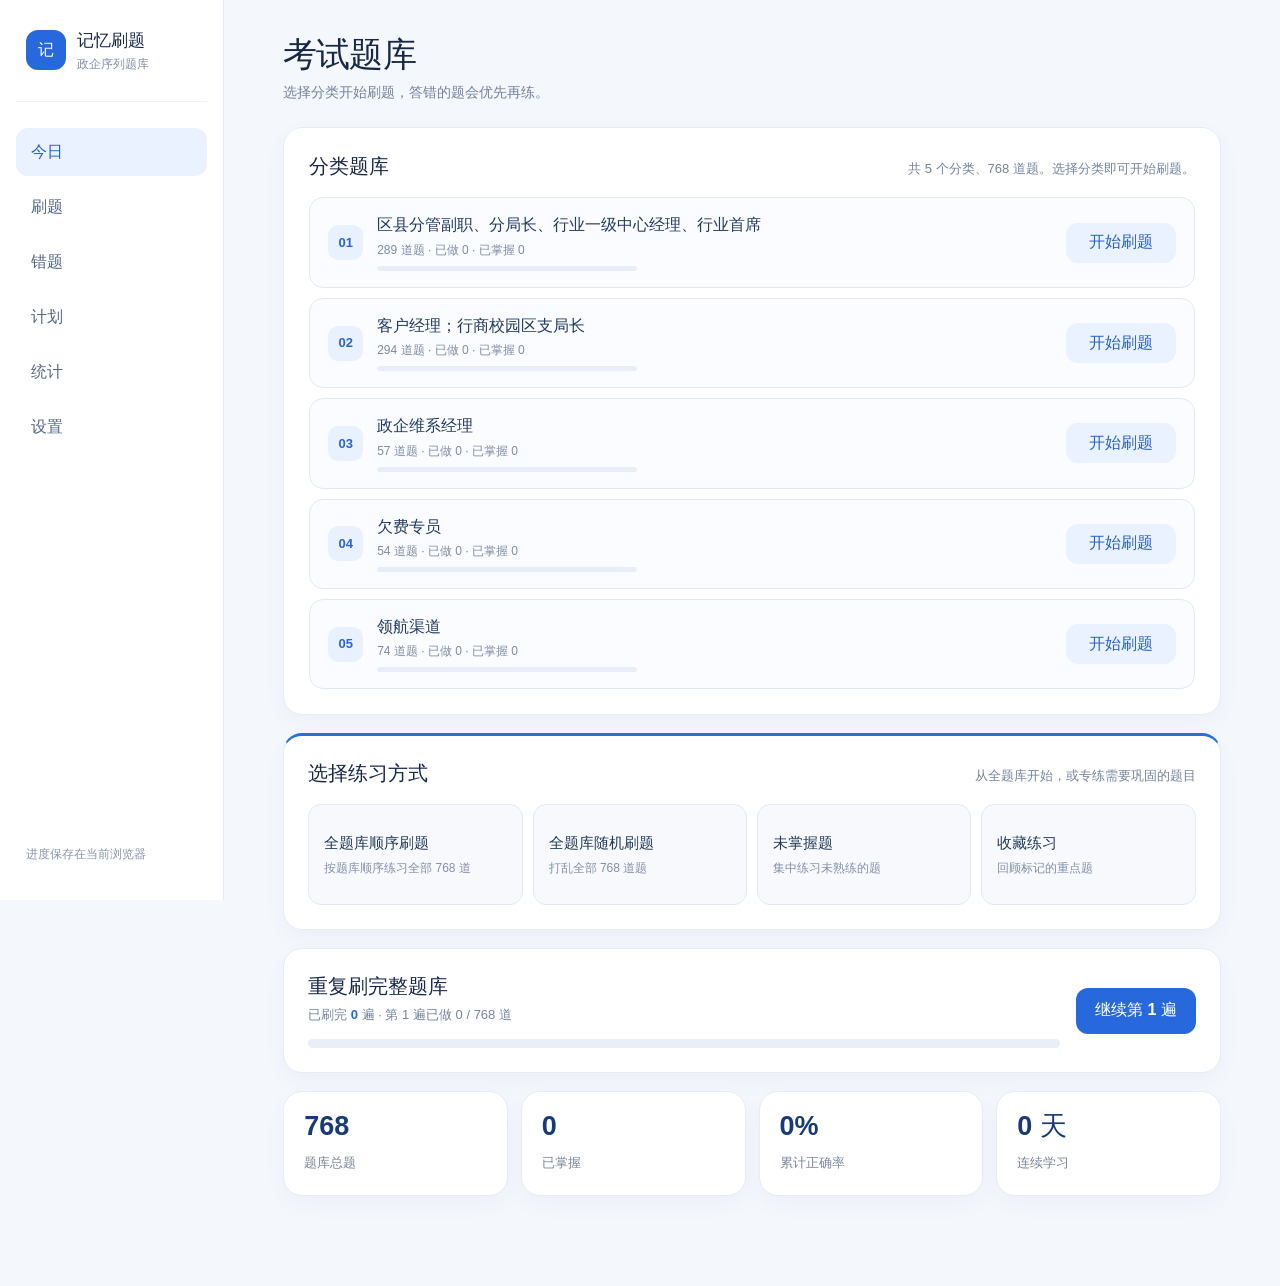
==== commit cb20778c: "Prioritize resume card and remove top information bar" ====
--- a/exam-memory/index.html
+++ b/exam-memory/index.html
@@ -17,12 +17,11 @@
       <div class="sidebar-note">进度保存在当前浏览器</div>
     </aside>
     <div class="workspace">
-      <header class="topbar"><div><strong>考试题记忆刷题</strong><span id="header-date"></span></div><span id="top-count" class="top-pill"></span></header>
       <main id="app" class="main-content" aria-live="polite"><div class="loading">正在加载题库…</div></main>
     </div>
   </div>
   <nav id="mobile-nav" class="mobile-nav" aria-label="主导航"></nav>
   <script src="./bank.js"></script>
-  <script src="./app.js?v=5"></script>
+  <script src="./app.js?v=6"></script>
 </body>
 </html>
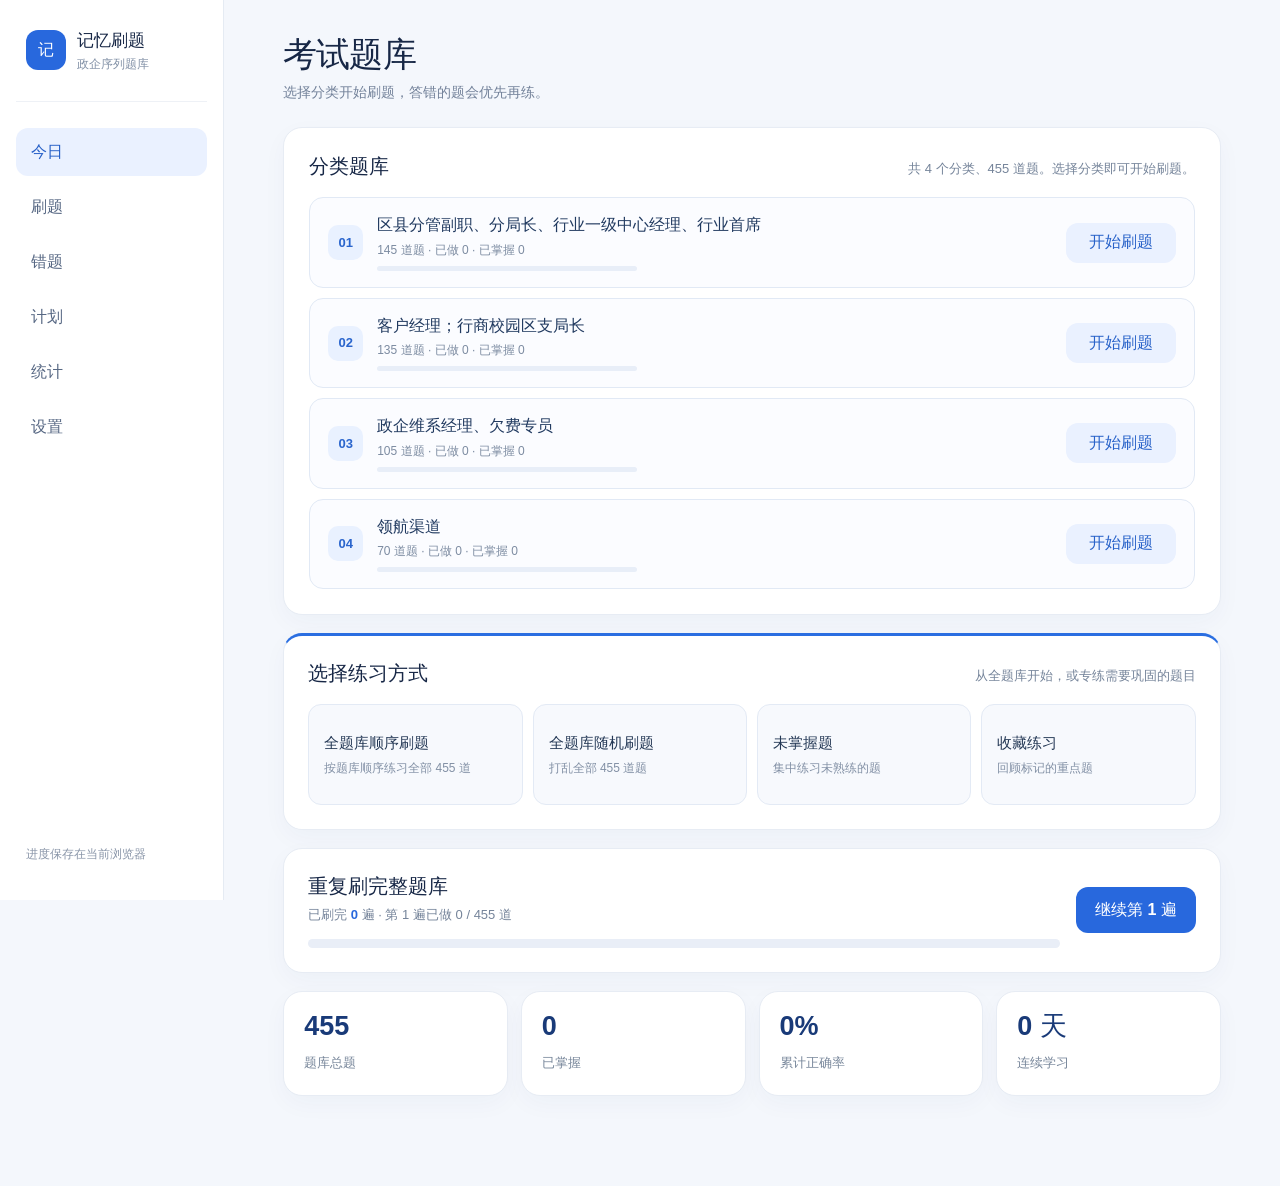
==== commit dff0d611: "Update exam question bank" ====
--- a/exam-memory/index.html
+++ b/exam-memory/index.html
@@ -7,7 +7,7 @@
   <meta name="description" content="政企序列考试题记忆刷题，支持错题重练和每日复习。">
   <title>考试题记忆刷题</title>
   <link rel="icon" href="data:image/svg+xml,%3Csvg xmlns='http://www.w3.org/2000/svg' viewBox='0 0 64 64'%3E%3Crect width='64' height='64' rx='16' fill='%232762d9'/%3E%3Cpath d='M18 16h25v31H18zM23 24h15M23 31h15M23 38h10' fill='none' stroke='white' stroke-width='4' stroke-linecap='round'/%3E%3C/svg%3E">
-  <link rel="stylesheet" href="./style.css?v=5">
+  <link rel="stylesheet" href="./style.css?v=6">
 </head>
 <body>
   <div class="shell">
@@ -21,7 +21,7 @@
     </div>
   </div>
   <nav id="mobile-nav" class="mobile-nav" aria-label="主导航"></nav>
-  <script src="./bank.js"></script>
-  <script src="./app.js?v=6"></script>
+  <script src="./bank.js?v=5"></script>
+  <script src="./app.js?v=7"></script>
 </body>
 </html>
--- a/exam-memory/style.css
+++ b/exam-memory/style.css
@@ -47,6 +47,7 @@
 .mode-tile:hover{border-color:#9fb9ef;background:#f2f6ff;transform:translateY(-2px)}.mode-tile strong,.mode-tile span{display:block}.mode-tile strong{font-size:15px;color:#253956;line-height:1.4}.mode-tile span{font-size:12px;color:#8290a5;margin-top:6px;line-height:1.5}
 .pass-card{display:grid;grid-template-columns:minmax(0,1fr) auto;gap:16px;align-items:center}.pass-card h2{margin-bottom:5px}.pass-card .notice strong{color:#2868dd}.pass-card .progress-track{margin-top:13px}
 .resume-card{border-color:#cbdaf5;background:#f8fbff}.resume-card .eyebrow{color:#4776c4}.resume-card .detail{color:#73829a}.resume-card h2{color:#1f3658}
+.session-list{margin-top:18px;border-top:1px solid #dce6f6}.session-row{display:flex;align-items:center;gap:10px;padding:14px 0;border-bottom:1px solid #dce6f6}.session-row:last-child{border-bottom:0;padding-bottom:0}.session-summary{flex:1;min-width:0}.session-summary strong,.session-summary small{display:block;overflow-wrap:anywhere}.session-summary strong{font-size:15px;color:#213a60}.session-summary small{font-size:12px;color:#73829a;margin-top:4px}.session-row .btn{flex:none;min-height:38px;padding:7px 12px;font-size:13px}
 .chapter-library{padding:25px}
 .chapter-list{display:grid;gap:10px}.chapter-card{border:1px solid #e1e9f5;border-radius:14px;background:#fbfcff;display:flex;align-items:center;gap:14px;padding:16px 18px;min-width:0}
 .chapter-card .btn{flex:none;min-height:40px;padding:8px 22px}
@@ -102,4 +103,5 @@
 @media(max-width:600px){.main-content{padding:22px 16px 105px}.topbar{padding:0 16px}.topbar strong{font-size:15px}.topbar #header-date{display:none}.topbar .top-pill{font-size:12px;padding:6px 10px}.page-head{flex-direction:column;align-items:stretch;margin-bottom:19px}.page-head .btn{align-self:flex-start;flex:none;min-height:39px;padding:7px 10px;font-size:13px;white-space:nowrap}.card{padding:19px;border-radius:16px;margin-bottom:14px}.hero{grid-template-columns:1fr;padding:22px}.hero h2{font-size:29px}.hero .btn{grid-column:auto;grid-row:auto;width:100%;margin-top:5px}.pass-card{display:block}.pass-card .btn{width:100%;margin-top:14px}.resume-card{display:block}.resume-card .btn{width:100%;margin-top:13px}.chapter-library{padding:16px}.selection-bar{flex-wrap:wrap}.selection-actions{width:100%}.selection-actions .btn{flex:1}.chapter-card summary{gap:9px;padding:13px}.chapter-index{width:30px;height:30px}.chapter-summary strong{font-size:14px}.chapter-match{display:none}.chapter-body{padding:12px 13px 4px}.chapter-actions .btn{flex:1}.metric-grid{grid-template-columns:repeat(2,minmax(0,1fr));gap:10px}.metric{min-height:88px;padding:16px}.metric b{font-size:25px}.metric span{margin-top:6px}.split{display:block}.mode-grid{gap:8px}.mode-tile{min-height:73px;padding:13px}.mode-tile strong{font-size:15px}.mode-tile span{font-size:12px}.question-card{padding:21px}.quiz-actions .btn{flex:1;min-width:0}.plan-grid{grid-template-columns:1fr}.list-action{align-items:flex-start}.list-action .text-button{font-size:13px}.result-score{font-size:60px}}
 @media(max-width:700px){.home-feature-grid{grid-template-columns:1fr}.mode-grid{grid-template-columns:repeat(2,minmax(0,1fr))}.home-feature-grid .card{min-height:0}.chapter-card{padding:13px;gap:9px}.chapter-card .btn{padding:8px 13px}.chapter-progress{width:min(170px,100%)}}
 @media(max-width:600px){.home-feature-grid h2{font-size:25px}.home-feature-grid .btn{width:100%}.section-heading{display:block}.section-heading .notice{margin-top:4px}.chapter-summary strong{font-size:14px}.chapter-summary small{font-size:11px}.chapter-card .btn{font-size:13px;min-height:38px}}
+@media(max-width:600px){.session-row{flex-wrap:wrap}.session-summary{flex-basis:100%}.session-row .btn{flex:1}}
 @media(prefers-reduced-motion:reduce){.progress-fill,.bar-fill,.switch,.switch:after{transition:none}}
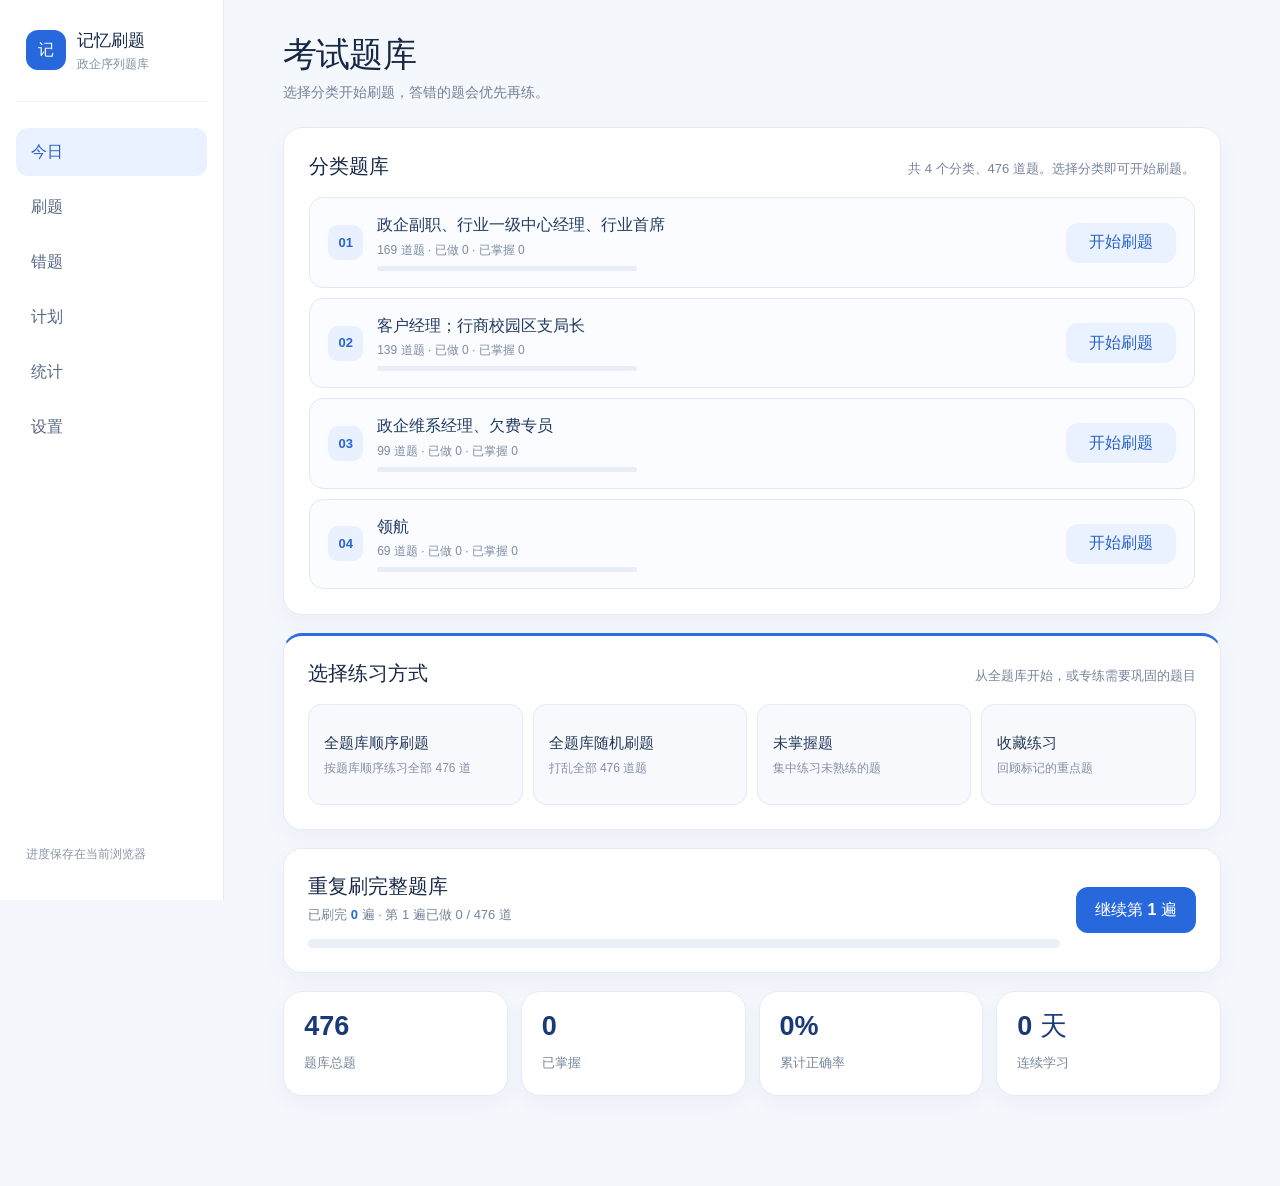
==== commit 8edbf8b5: "Update phase-two exam bank and merge 30 deputy questions" ====
--- a/exam-memory/index.html
+++ b/exam-memory/index.html
@@ -21,7 +21,7 @@
     </div>
   </div>
   <nav id="mobile-nav" class="mobile-nav" aria-label="主导航"></nav>
-  <script src="./bank.js?v=5"></script>
+  <script src="./bank.js?v=20261025"></script>
   <script src="./app.js?v=7"></script>
 </body>
 </html>
